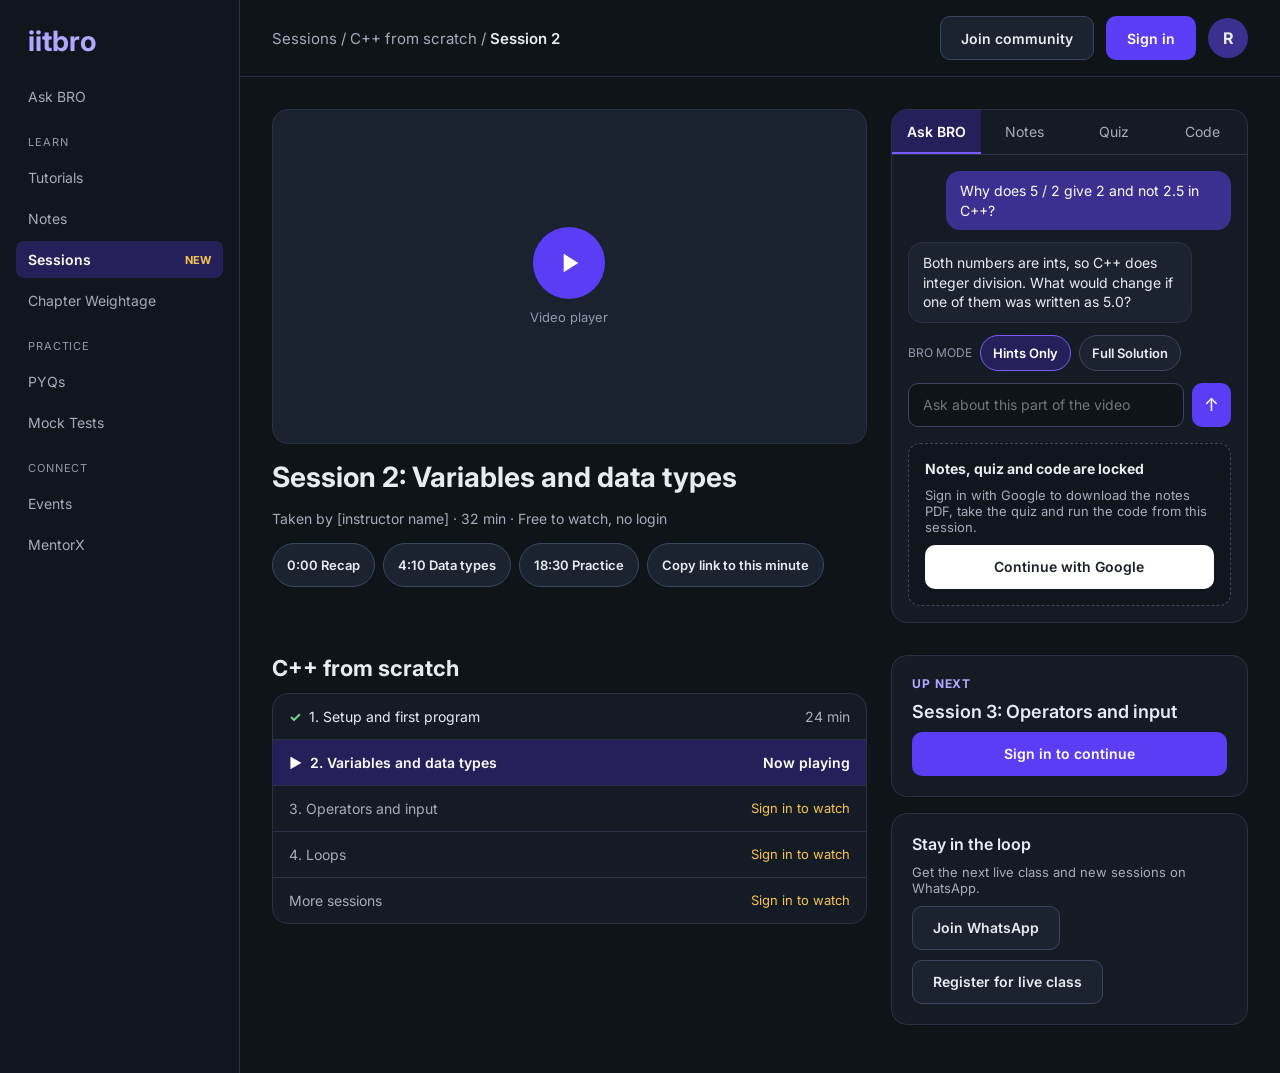
==== session.html @ c075fc85 "Website" ====
<!doctype html>
<html lang="en">
<head>
<meta charset="utf-8">
<meta name="viewport" content="width=device-width, initial-scale=1">
<title>Session 2: Variables and data types | C++ from scratch | IIT Bro</title>
<meta name="description" content="C++ from scratch, Session 2: variables and data types. Watch free with notes, a quiz and Ask BRO.">
<link rel="preconnect" href="https://fonts.googleapis.com">
<link href="https://fonts.googleapis.com/css2?family=Inter:wght@400;500;600;700&display=swap" rel="stylesheet">
<link rel="stylesheet" href="styles.css">
</head>
<body class="guest">
<div class="app">

  <nav class="sidebar" aria-label="Main">
    <div class="logo">iitbro</div>
    <a class="nav-link" href="#">Ask BRO</a>
    <div class="nav-label">LEARN</div>
    <a class="nav-link" href="#">Tutorials</a>
    <a class="nav-link" href="#">Notes</a>
    <a class="nav-link active" href="index.html"><span>Sessions</span><span class="new">NEW</span></a>
    <a class="nav-link" href="#">Chapter Weightage</a>
    <div class="nav-label">PRACTICE</div>
    <a class="nav-link" href="#">PYQs</a>
    <a class="nav-link" href="#">Mock Tests</a>
    <div class="nav-label">CONNECT</div>
    <a class="nav-link" href="#">Events</a>
    <a class="nav-link" href="#">MentorX</a>
  </nav>

  <main class="main">
    <header class="topbar">
      <div class="crumbs"><a href="index.html">Sessions</a> / C++ from scratch / <strong>Session 2</strong></div>
      <div class="topbar-right">
        <a class="btn btn-ghost" href="#">Join community</a>
        <a class="btn btn-primary guest-only" href="#" data-signin>Sign in</a>
        <span class="avatar" title="Click to sign out" data-signout>R</span>
      </div>
    </header>

    <section class="watch">
      <div class="player-col">
        <div class="player">
          <!-- Replace this placeholder with your video embed, e.g.
               <iframe src="https://www.youtube-nocookie.com/embed/VIDEO_ID" title="Session 2" allowfullscreen></iframe> -->
          <div class="placeholder">
            <div class="play-dot"><svg width="32" height="32" viewBox="0 0 24 24" aria-hidden="true"><path d="M8 5v14l11-7z" fill="#fff"/></svg></div>
            Video player
          </div>
        </div>
        <h1>Session 2: Variables and data types</h1>
        <div class="sub" style="font-size:14px;color:var(--muted)">Taken by [instructor name] · 32 min · Free to watch, no login</div>
        <div class="chapters">
          <button class="pill">0:00 Recap</button>
          <button class="pill">4:10 Data types</button>
          <button class="pill">18:30 Practice</button>
          <button class="pill">Copy link to this minute</button>
        </div>
      </div>

      <aside class="side-panel">
        <div class="tabs" role="tablist">
          <button class="tab on" role="tab" data-target="tab-bro">Ask BRO</button>
          <button class="tab" role="tab" data-target="tab-notes">Notes</button>
          <button class="tab" role="tab" data-target="tab-quiz">Quiz</button>
          <button class="tab" role="tab" data-target="tab-code">Code</button>
        </div>

        <div class="tab-body on" id="tab-bro">
          <div class="bubble me">Why does 5 / 2 give 2 and not 2.5 in C++?</div>
          <div class="bubble bro">Both numbers are ints, so C++ does integer division. What would change if one of them was written as 5.0?</div>
          <div class="row" style="gap:8px;align-items:center">
            <span style="font-size:12px;color:var(--faint)">BRO MODE</span>
            <button class="pill on" style="min-height:36px;font-size:13px;padding:0 12px">Hints Only</button>
            <button class="pill" style="min-height:36px;font-size:13px;padding:0 12px">Full Solution</button>
          </div>
          <div class="chat-input">
            <input class="input" type="text" aria-label="Ask about this part of the video" placeholder="Ask about this part of the video">
            <button class="send" aria-label="Send">&#8593;</button>
          </div>
        </div>

        <div class="tab-body" id="tab-notes">
          <div class="sub" style="font-size:14px;color:var(--muted)">Session 2 notes (PDF): types, ranges, type casting, common mistakes.</div>
          <a class="btn btn-ghost" href="#">Download notes</a>
        </div>
        <div class="tab-body" id="tab-quiz">
          <div class="sub" style="font-size:14px;color:var(--muted)">5 questions and 1 small coding task.</div>
          <a class="btn btn-primary" href="#">Start quiz</a>
        </div>
        <div class="tab-body" id="tab-code">
          <div class="sub" style="font-size:14px;color:var(--muted)">Starter code for this session, run it in the browser.</div>
          <a class="btn btn-ghost" href="#">Open editor</a>
        </div>

        <div class="gate locked">
          <strong>Notes, quiz and code are locked</strong>
          <span>Sign in with Google to download the notes PDF, take the quiz and run the code from this session.</span>
          <button class="btn btn-white" data-signin>Continue with Google</button>
        </div>
      </aside>
    </section>

    <section class="lower">
      <div class="list-col">
        <h2>C++ from scratch</h2>
        <div class="list">
          <a href="#"><span><span class="done">&#10003;</span>1. Setup and first program</span><span class="dim">24 min</span></a>
          <a class="now" href="session.html"><span>&#9654;&nbsp; 2. Variables and data types</span><span>Now playing</span></a>
          <a href="#"><span class="dim">3. Operators and input</span><span class="lock">Sign in to watch</span></a>
          <a href="#"><span class="dim">4. Loops</span><span class="lock">Sign in to watch</span></a>
          <a href="#"><span class="dim">More sessions</span><span class="lock">Sign in to watch</span></a>
        </div>
      </div>
      <div class="side-col">
        <article class="card" style="flex:none">
          <div class="tag purple">UP NEXT</div>
          <div class="title" style="font-size:18px">Session 3: Operators and input</div>
          <a class="btn btn-primary guest-only" href="#" data-signin>Sign in to continue</a>
        </article>
        <article class="card" style="flex:none">
          <div class="title" style="font-size:16px">Stay in the loop</div>
          <div class="sub" style="font-size:13px">Get the next live class and new sessions on WhatsApp.</div>
          <div class="row" style="gap:10px">
            <a class="btn btn-ghost" href="#">Join WhatsApp</a>
            <a class="btn btn-ghost" href="#">Register for live class</a>
          </div>
        </article>
      </div>
    </section>
  </main>
</div>
<script src="app.js"></script>
</body>
</html>
---- styles.css ----
:root {
  --bg: #0f1419;
  --panel: #151b24;
  --sidebar: #11161e;
  --line: #283244;
  --line-2: #3a4660;
  --text: #e8ebf1;
  --muted: #a3adbd;
  --faint: #8f9aad;
  --accent: #5b3df5;
  --accent-soft: #25205a;
  --accent-line: #7c5cff;
  --accent-text: #b3a6ff;
  --gold: #f5c451;
  --green: #7bd88f;
}

* { box-sizing: border-box; }
body {
  margin: 0;
  background: var(--bg);
  color: var(--text);
  font-family: Inter, system-ui, sans-serif;
}
a { text-decoration: none; color: inherit; }
h1, h2, p { margin: 0; }
button, input { font-family: inherit; }

/* ---------- Layout ---------- */
.app { display: flex; flex-wrap: wrap; min-height: 100vh; }
.sidebar {
  flex: 0 0 240px;
  padding: 20px 16px;
  background: var(--sidebar);
  border-right: 1px solid var(--line);
  display: flex;
  flex-direction: column;
  gap: 4px;
}
.logo { font-size: 28px; font-weight: 700; color: var(--accent-text); padding: 4px 12px 16px; }
.nav-label { font-size: 11px; letter-spacing: .08em; color: var(--faint); padding: 16px 12px 6px; }
.nav-link { display: block; padding: 10px 12px; border-radius: 8px; color: var(--muted); font-size: 14px; }
.nav-link:hover { background: #1b2330; }
.nav-link.active {
  display: flex; align-items: center; justify-content: space-between;
  background: var(--accent-soft); color: #fff; font-weight: 600;
}
.nav-link .new { font-size: 11px; font-weight: 700; color: var(--gold); }

.main { flex: 999 1 560px; min-width: 0; display: flex; flex-direction: column; }
.topbar {
  display: flex; flex-wrap: wrap; align-items: center; justify-content: space-between;
  gap: 12px; padding: 16px 32px; border-bottom: 1px solid var(--line);
}
.crumbs { font-size: 15px; color: var(--muted); }
.crumbs strong { color: var(--text); font-weight: 600; }
.topbar-right { display: flex; flex-wrap: wrap; align-items: center; gap: 12px; }
.coins {
  padding: 8px 14px; border-radius: 999px; background: #2a2410;
  border: 1px solid #5c4a14; color: var(--gold); font-size: 14px; font-weight: 600;
}
.avatar {
  display: flex; align-items: center; justify-content: center;
  width: 40px; height: 40px; border-radius: 999px; background: #3b2f8f; font-weight: 700;
}

/* ---------- Buttons ---------- */
.btn {
  display: inline-flex; align-items: center; justify-content: center;
  min-height: 44px; padding: 0 20px; border-radius: 10px;
  font-size: 14px; font-weight: 600; cursor: pointer; border: 1px solid transparent;
}
.btn-primary { background: var(--accent); color: #fff; }
.btn-primary:hover { background: #6c52ff; }
.btn-ghost { background: #1b2330; border-color: var(--line-2); color: var(--text); }
.btn-ghost:hover { border-color: var(--accent-line); }
.btn-white { background: #fff; color: #1a1f29; }
.pill {
  min-height: 44px; padding: 0 18px; border-radius: 999px;
  background: #1b2330; border: 1px solid var(--line-2); color: var(--text);
  font-size: 14px; font-weight: 600; cursor: pointer;
}
.pill.on { background: var(--accent-soft); border-color: var(--accent-line); color: #fff; }

/* ---------- Hero ---------- */
.hero { padding: 48px 32px 32px; display: flex; flex-direction: column; gap: 20px; max-width: 960px; }
.eyebrow { font-size: 13px; letter-spacing: .08em; color: var(--accent-text); font-weight: 600; }
.hero h1 { font-size: 44px; line-height: 1.1; font-weight: 700; }
.hero p { font-size: 18px; line-height: 1.5; color: var(--muted); max-width: 640px; }
.row { display: flex; flex-wrap: wrap; gap: 12px; }

/* ---------- Cards ---------- */
.section { padding: 8px 32px 32px; display: flex; flex-wrap: wrap; gap: 20px; }
.section.col { flex-direction: column; flex-wrap: nowrap; gap: 16px; }
.section h2 { font-size: 24px; font-weight: 700; }
.card {
  flex: 1 1 360px; min-width: 0; padding: 20px; background: var(--panel);
  border: 1px solid var(--line); border-radius: 16px;
  display: flex; flex-direction: column; gap: 10px;
}
.card .tag { font-size: 12px; letter-spacing: .08em; font-weight: 700; }
.tag.gold { color: var(--gold); }
.tag.purple { color: var(--accent-text); }
.card .title { font-size: 20px; font-weight: 600; }
.card .sub { font-size: 14px; color: var(--muted); }
.progress { height: 6px; border-radius: 999px; background: var(--line); overflow: hidden; }
.progress > div { height: 6px; background: var(--accent-line); }
.resume { display: flex; gap: 16px; align-items: center; }
.thumb-sm {
  flex: 0 0 120px; height: 68px; border-radius: 10px; background: #222c3b;
  display: flex; align-items: center; justify-content: center;
}

.grid { display: flex; flex-wrap: wrap; gap: 20px; }
.course {
  flex: 1 1 280px; min-width: 0; background: var(--panel);
  border: 1px solid var(--line); border-radius: 16px; overflow: hidden;
  display: flex; flex-direction: column;
}
.course .thumb {
  height: 150px; background: #222c3b; display: flex;
  align-items: center; justify-content: center; color: var(--faint); font-size: 12px;
}
.course .body { padding: 16px; display: flex; flex-direction: column; gap: 8px; }
.course .name { font-size: 18px; font-weight: 600; }
.course .meta { font-size: 13px; color: var(--muted); }
.course .free { font-size: 13px; color: var(--accent-text); font-weight: 600; }
.course .btn { margin-top: 6px; }

.request {
  max-width: 720px; padding: 20px; background: var(--panel);
  border: 1px dashed var(--line-2); border-radius: 16px;
  display: flex; flex-direction: column; gap: 12px;
}
.request label { font-size: 18px; font-weight: 600; }
.input {
  flex: 1 1 320px; min-width: 0; min-height: 44px; padding: 0 14px; border-radius: 10px;
  background: var(--bg); border: 1px solid var(--line-2); color: var(--text); font-size: 14px;
}
.input:focus { outline: 2px solid var(--accent-line); outline-offset: 1px; }

/* ---------- Session page ---------- */
.watch { padding: 32px; display: flex; flex-wrap: wrap; gap: 24px; align-items: flex-start; }
.player-col { flex: 2 1 560px; min-width: 0; display: flex; flex-direction: column; gap: 16px; }
.player {
  width: 100%; aspect-ratio: 16 / 9; border-radius: 16px; overflow: hidden;
  background: #1a2230; border: 1px solid var(--line);
  display: flex; align-items: center; justify-content: center;
}
.player iframe { width: 100%; height: 100%; border: 0; }
.player .placeholder { display: flex; flex-direction: column; align-items: center; gap: 10px; color: var(--faint); font-size: 13px; }
.play-dot { width: 72px; height: 72px; border-radius: 999px; background: var(--accent); display: flex; align-items: center; justify-content: center; }
.player-col h1 { font-size: 28px; font-weight: 700; }
.chapters { display: flex; flex-wrap: wrap; gap: 8px; }
.chapters .pill { font-size: 13px; padding: 0 14px; }

.side-panel {
  flex: 1 1 340px; min-width: 0; background: var(--panel);
  border: 1px solid var(--line); border-radius: 16px; overflow: hidden;
}
.tabs { display: flex; border-bottom: 1px solid var(--line); }
.tab {
  flex: 1; min-height: 44px; background: transparent; border: 0;
  border-bottom: 2px solid transparent; color: var(--muted); font-size: 14px; cursor: pointer;
}
.tab.on { background: var(--accent-soft); border-bottom-color: var(--accent-line); color: #fff; font-weight: 600; }
.tab-body { display: none; padding: 16px; flex-direction: column; gap: 12px; }
.tab-body.on { display: flex; }
.bubble { max-width: 88%; padding: 10px 14px; border-radius: 14px; font-size: 14px; line-height: 1.4; }
.bubble.me { align-self: flex-end; background: #3b2f8f; color: #fff; }
.bubble.bro { align-self: flex-start; background: #1b2330; border: 1px solid var(--line); }
.chat-input { display: flex; gap: 8px; }
.send { width: 44px; height: 44px; border-radius: 10px; background: var(--accent); border: 0; color: #fff; font-size: 18px; cursor: pointer; }
.locked { display: none; }
body.guest .locked { display: flex; }
body:not(.guest) .guest-only { display: none; }
.gate {
  margin: 0 16px 16px; padding: 16px; border-radius: 12px; background: var(--sidebar);
  border: 1px dashed var(--line-2); flex-direction: column; gap: 10px;
}
.gate strong { font-size: 14px; }
.gate span { font-size: 13px; color: var(--muted); }

.lower { padding: 0 32px 48px; display: flex; flex-wrap: wrap; gap: 24px; align-items: flex-start; }
.lower .list-col { flex: 2 1 560px; min-width: 0; display: flex; flex-direction: column; gap: 12px; }
.lower .list-col h2 { font-size: 22px; font-weight: 700; }
.lower .side-col { flex: 1 1 340px; min-width: 0; display: flex; flex-direction: column; gap: 16px; }
.list { border: 1px solid var(--line); border-radius: 16px; overflow: hidden; background: var(--panel); }
.list a {
  display: flex; align-items: center; justify-content: space-between; gap: 12px;
  padding: 14px 16px; border-bottom: 1px solid var(--line); font-size: 14px;
}
.list a:last-child { border-bottom: 0; }
.list a.now { background: var(--accent-soft); color: #fff; font-weight: 600; }
.list .done { color: var(--green); font-weight: 700; margin-right: 8px; }
.list .lock { font-size: 13px; color: var(--gold); }
.list .dim { color: var(--muted); }
body:not(.guest) .list .lock { display: none; }
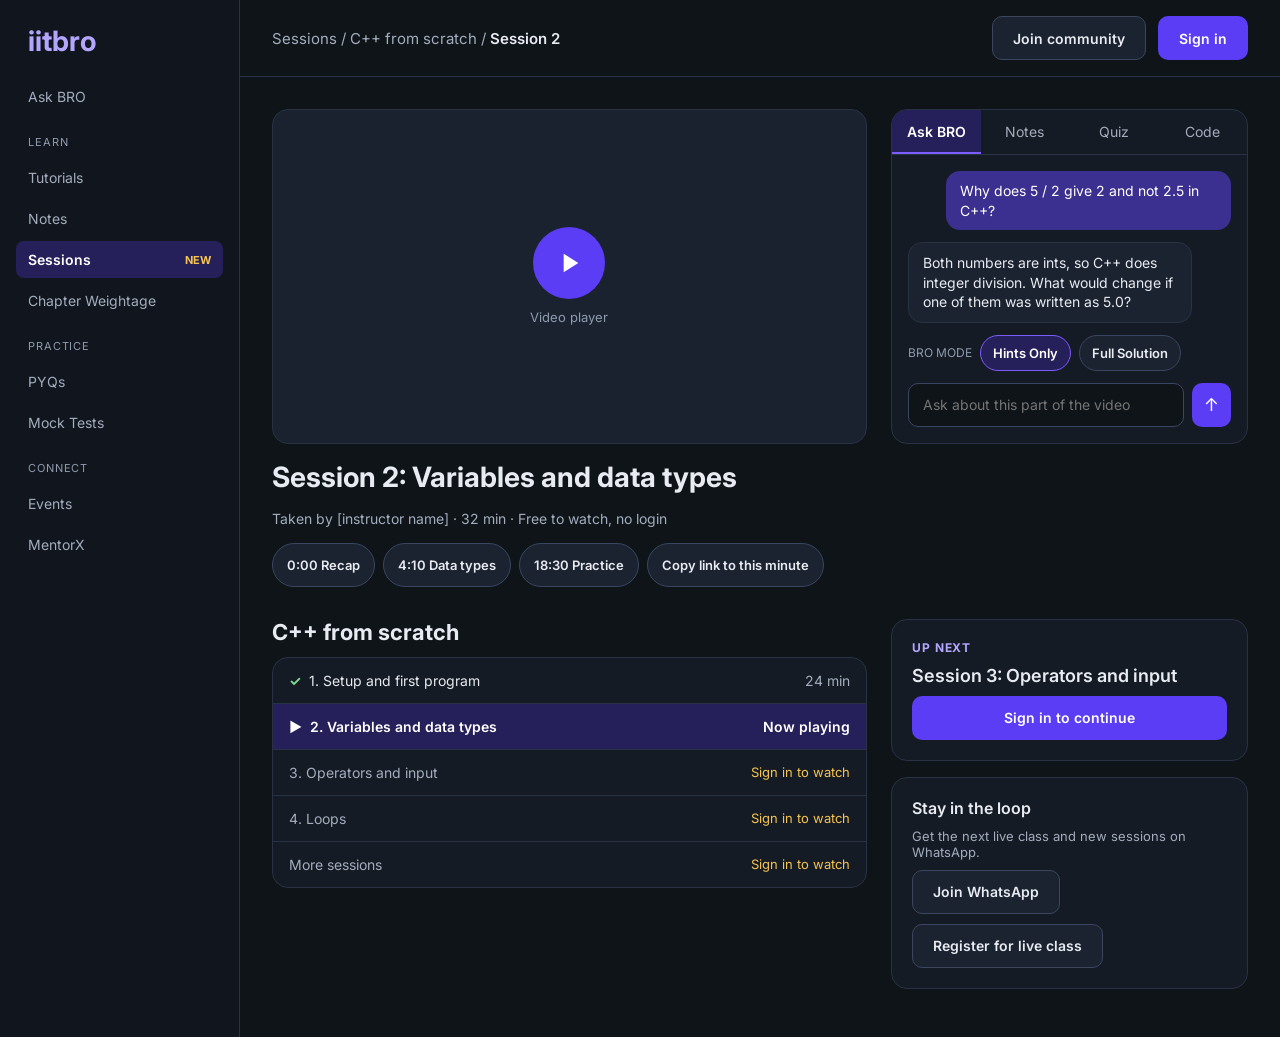
==== commit b3bd64f5: "changes" ====
--- a/session.html
+++ b/session.html
@@ -5,11 +5,24 @@
 <meta name="viewport" content="width=device-width, initial-scale=1">
 <title>Session 2: Variables and data types | C++ from scratch | IIT Bro</title>
 <meta name="description" content="C++ from scratch, Session 2: variables and data types. Watch free with notes, a quiz and Ask BRO.">
+<link rel="icon" href="data:image/svg+xml,%3Csvg xmlns=%27http://www.w3.org/2000/svg%27 viewBox=%270 0 32 32%27%3E%3Crect width=%2732%27 height=%2732%27 rx=%278%27 fill=%27%235b3df5%27/%3E%3Ctext x=%2716%27 y=%2722%27 font-size=%2716%27 font-weight=%27700%27 text-anchor=%27middle%27 fill=%27white%27 font-family=%27Arial%27%3Ebro%3C/text%3E%3C/svg%3E">
+<meta name="theme-color" content="#0f1419">
+<link rel="canonical" href="https://iitbro.com/sessions/cpp/variables-and-data-types">
+<meta property="og:type" content="website">
+<meta property="og:site_name" content="IIT Bro">
+<meta property="og:title" content="Session 2: Variables and data types | C++ from scratch">
+<meta property="og:description" content="Free C++ session on variables and data types, with notes, a quiz and Ask BRO.">
+<meta property="og:image" content="https://iitbro.com/og-image.png">
+<meta name="twitter:card" content="summary_large_image">
 <link rel="preconnect" href="https://fonts.googleapis.com">
 <link href="https://fonts.googleapis.com/css2?family=Inter:wght@400;500;600;700&display=swap" rel="stylesheet">
+<script type="application/ld+json">
+{"@context":"https://schema.org","@type":"VideoObject","name":"Session 2: Variables and data types","description":"C++ from scratch, session 2: variables and data types.","thumbnailUrl":"https://iitbro.com/thumbs/cpp-2.jpg","uploadDate":"2026-11-01","duration":"PT32M","embedUrl":"https://www.youtube-nocookie.com/embed/VIDEO_ID"}
+</script>
 <link rel="stylesheet" href="styles.css">
 </head>
 <body class="guest">
+<a class="skip" href="#main">Skip to content</a>
 <div class="app">
 
   <nav class="sidebar" aria-label="Main">
@@ -28,7 +41,7 @@
     <a class="nav-link" href="#">MentorX</a>
   </nav>
 
-  <main class="main">
+  <main class="main" id="main">
     <header class="topbar">
       <div class="crumbs"><a href="index.html">Sessions</a> / C++ from scratch / <strong>Session 2</strong></div>
       <div class="topbar-right">
@@ -54,7 +67,7 @@
           <button class="pill">0:00 Recap</button>
           <button class="pill">4:10 Data types</button>
           <button class="pill">18:30 Practice</button>
-          <button class="pill">Copy link to this minute</button>
+          <button class="pill" data-copy-link>Copy link to this minute</button>
         </div>
       </div>
 
@@ -81,23 +94,39 @@
         </div>
 
         <div class="tab-body" id="tab-notes">
+          <div class="gated-content">
           <div class="sub" style="font-size:14px;color:var(--muted)">Session 2 notes (PDF): types, ranges, type casting, common mistakes.</div>
           <a class="btn btn-ghost" href="#">Download notes</a>
+          </div>
+          <div class="gate">
+            <strong>Sign in to unlock this</strong>
+            <span>One tap with Google. Notes, quiz and code for every session are free once you are signed in.</span>
+            <button class="btn btn-white" data-signin>Continue with Google</button>
+          </div>
         </div>
         <div class="tab-body" id="tab-quiz">
+          <div class="gated-content">
           <div class="sub" style="font-size:14px;color:var(--muted)">5 questions and 1 small coding task.</div>
           <a class="btn btn-primary" href="#">Start quiz</a>
+          </div>
+          <div class="gate">
+            <strong>Sign in to unlock this</strong>
+            <span>One tap with Google. Notes, quiz and code for every session are free once you are signed in.</span>
+            <button class="btn btn-white" data-signin>Continue with Google</button>
+          </div>
         </div>
         <div class="tab-body" id="tab-code">
+          <div class="gated-content">
           <div class="sub" style="font-size:14px;color:var(--muted)">Starter code for this session, run it in the browser.</div>
           <a class="btn btn-ghost" href="#">Open editor</a>
+          </div>
+          <div class="gate">
+            <strong>Sign in to unlock this</strong>
+            <span>One tap with Google. Notes, quiz and code for every session are free once you are signed in.</span>
+            <button class="btn btn-white" data-signin>Continue with Google</button>
+          </div>
         </div>
 
-        <div class="gate locked">
-          <strong>Notes, quiz and code are locked</strong>
-          <span>Sign in with Google to download the notes PDF, take the quiz and run the code from this session.</span>
-          <button class="btn btn-white" data-signin>Continue with Google</button>
-        </div>
       </aside>
     </section>
 
--- a/styles.css
+++ b/styles.css
@@ -171,13 +171,7 @@
 .bubble.bro { align-self: flex-start; background: #1b2330; border: 1px solid var(--line); }
 .chat-input { display: flex; gap: 8px; }
 .send { width: 44px; height: 44px; border-radius: 10px; background: var(--accent); border: 0; color: #fff; font-size: 18px; cursor: pointer; }
-.locked { display: none; }
-body.guest .locked { display: flex; }
 body:not(.guest) .guest-only { display: none; }
-.gate {
-  margin: 0 16px 16px; padding: 16px; border-radius: 12px; background: var(--sidebar);
-  border: 1px dashed var(--line-2); flex-direction: column; gap: 10px;
-}
 .gate strong { font-size: 14px; }
 .gate span { font-size: 13px; color: var(--muted); }
 
@@ -196,3 +190,41 @@
 .list .lock { font-size: 13px; color: var(--gold); }
 .list .dim { color: var(--muted); }
 body:not(.guest) .list .lock { display: none; }
+
+/* ---------- Gate (inside locked tabs) ---------- */
+.gate {
+  display: none; padding: 16px; border-radius: 12px; background: var(--sidebar);
+  border: 1px dashed var(--line-2); flex-direction: column; gap: 10px;
+}
+body.guest .gate { display: flex; }
+body.guest .gated-content { display: none; }
+.gated-content { display: flex; flex-direction: column; gap: 12px; }
+.gate strong { font-size: 14px; }
+.gate span { font-size: 13px; color: var(--muted); }
+
+/* ---------- Accessibility ---------- */
+.skip { position: absolute; left: -9999px; top: 8px; z-index: 10; background: #fff; color: #000; padding: 10px 14px; border-radius: 8px; }
+.skip:focus { left: 8px; }
+:focus-visible { outline: 2px solid var(--accent-line); outline-offset: 2px; }
+@media (prefers-reduced-motion: reduce) { * { transition: none !important; scroll-behavior: auto !important; } }
+
+/* ---------- Mobile: sidebar becomes a scrollable top strip ---------- */
+@media (max-width: 800px) {
+  .sidebar {
+    flex: 0 0 100%; flex-direction: row; align-items: center; gap: 4px;
+    padding: 10px 12px; overflow-x: auto; border-right: 0; border-bottom: 1px solid var(--line);
+    position: sticky; top: 0; z-index: 5; white-space: nowrap;
+  }
+  .logo { padding: 0 12px 0 4px; font-size: 24px; }
+  .nav-label { display: none; }
+  .nav-link { flex: 0 0 auto; }
+  .topbar, .hero, .watch { padding-left: 16px; padding-right: 16px; }
+  .section, .lower { padding-left: 16px; padding-right: 16px; }
+  .hero { padding-top: 28px; }
+  .hero h1 { font-size: 32px; }
+  .hero p { font-size: 16px; }
+  .watch { padding-top: 16px; }
+  .player-col h1 { font-size: 22px; }
+}
+
+body.guest .avatar { display: none; }
